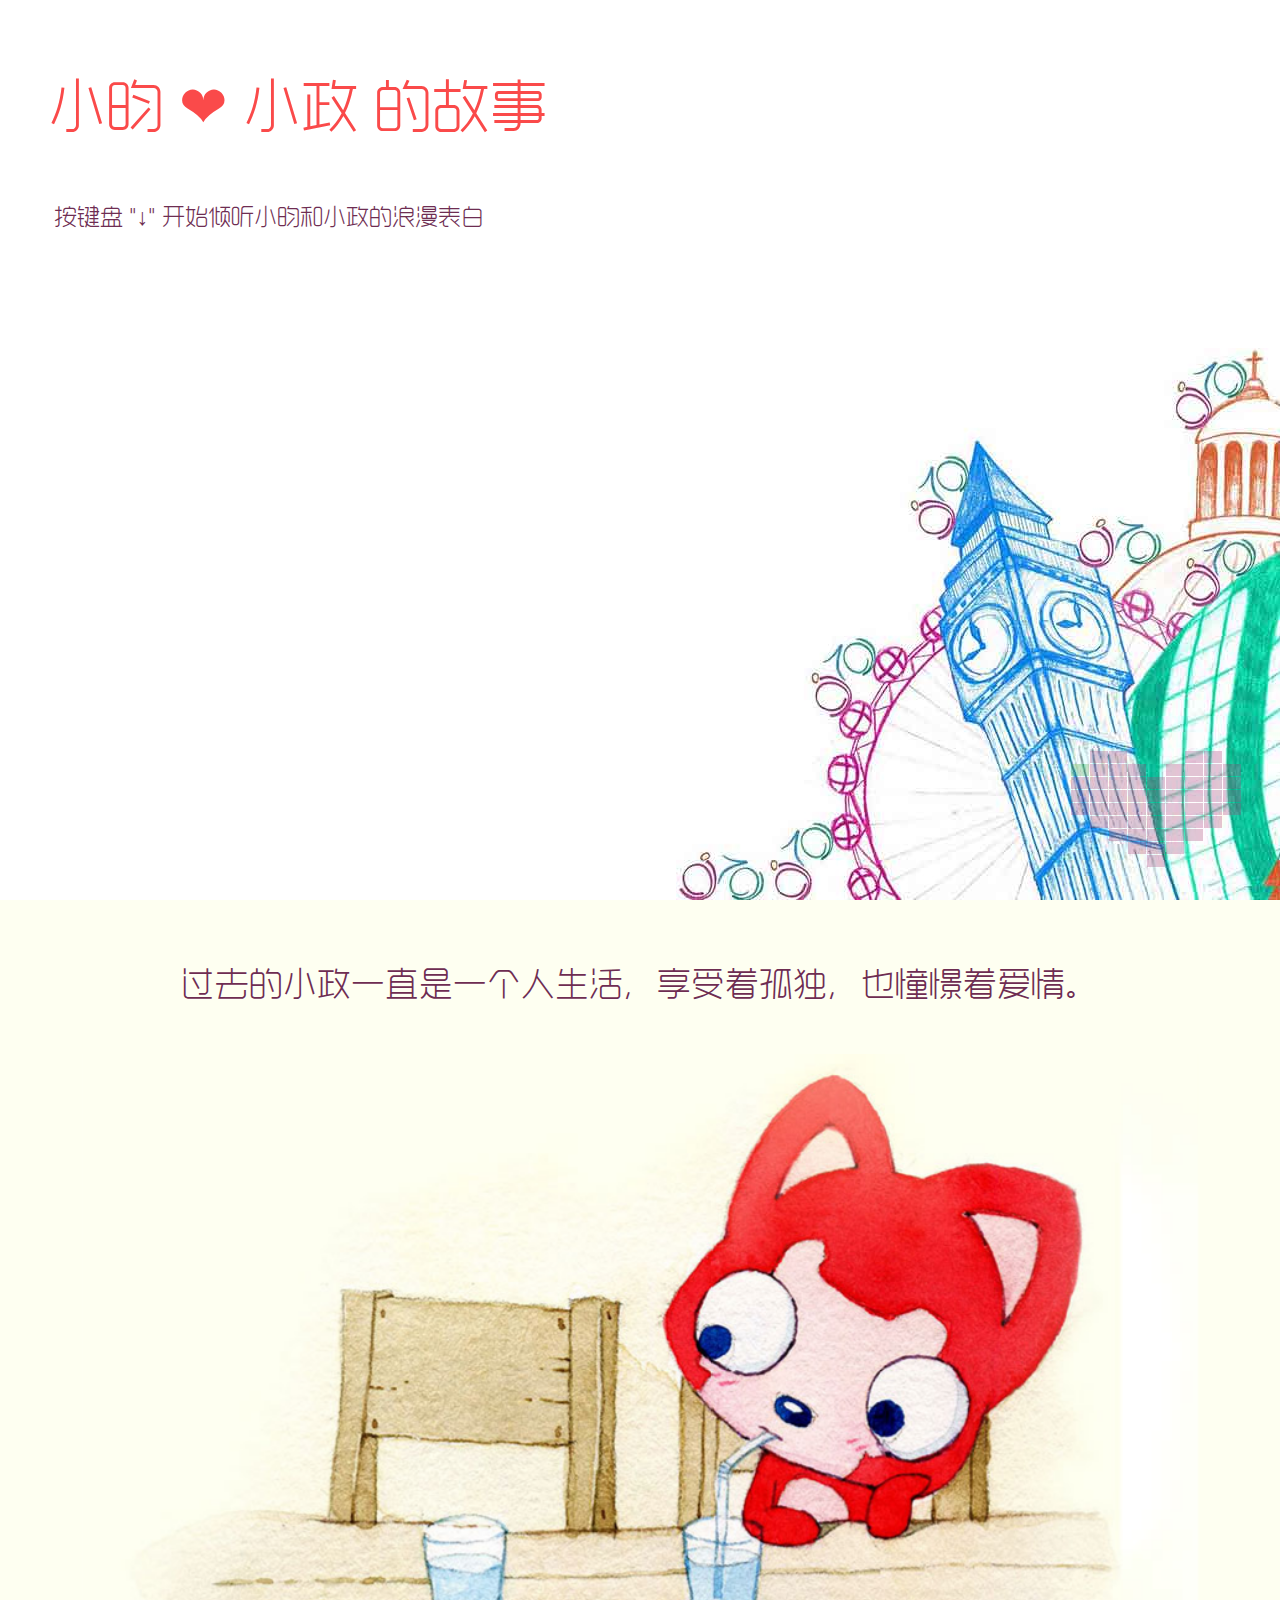
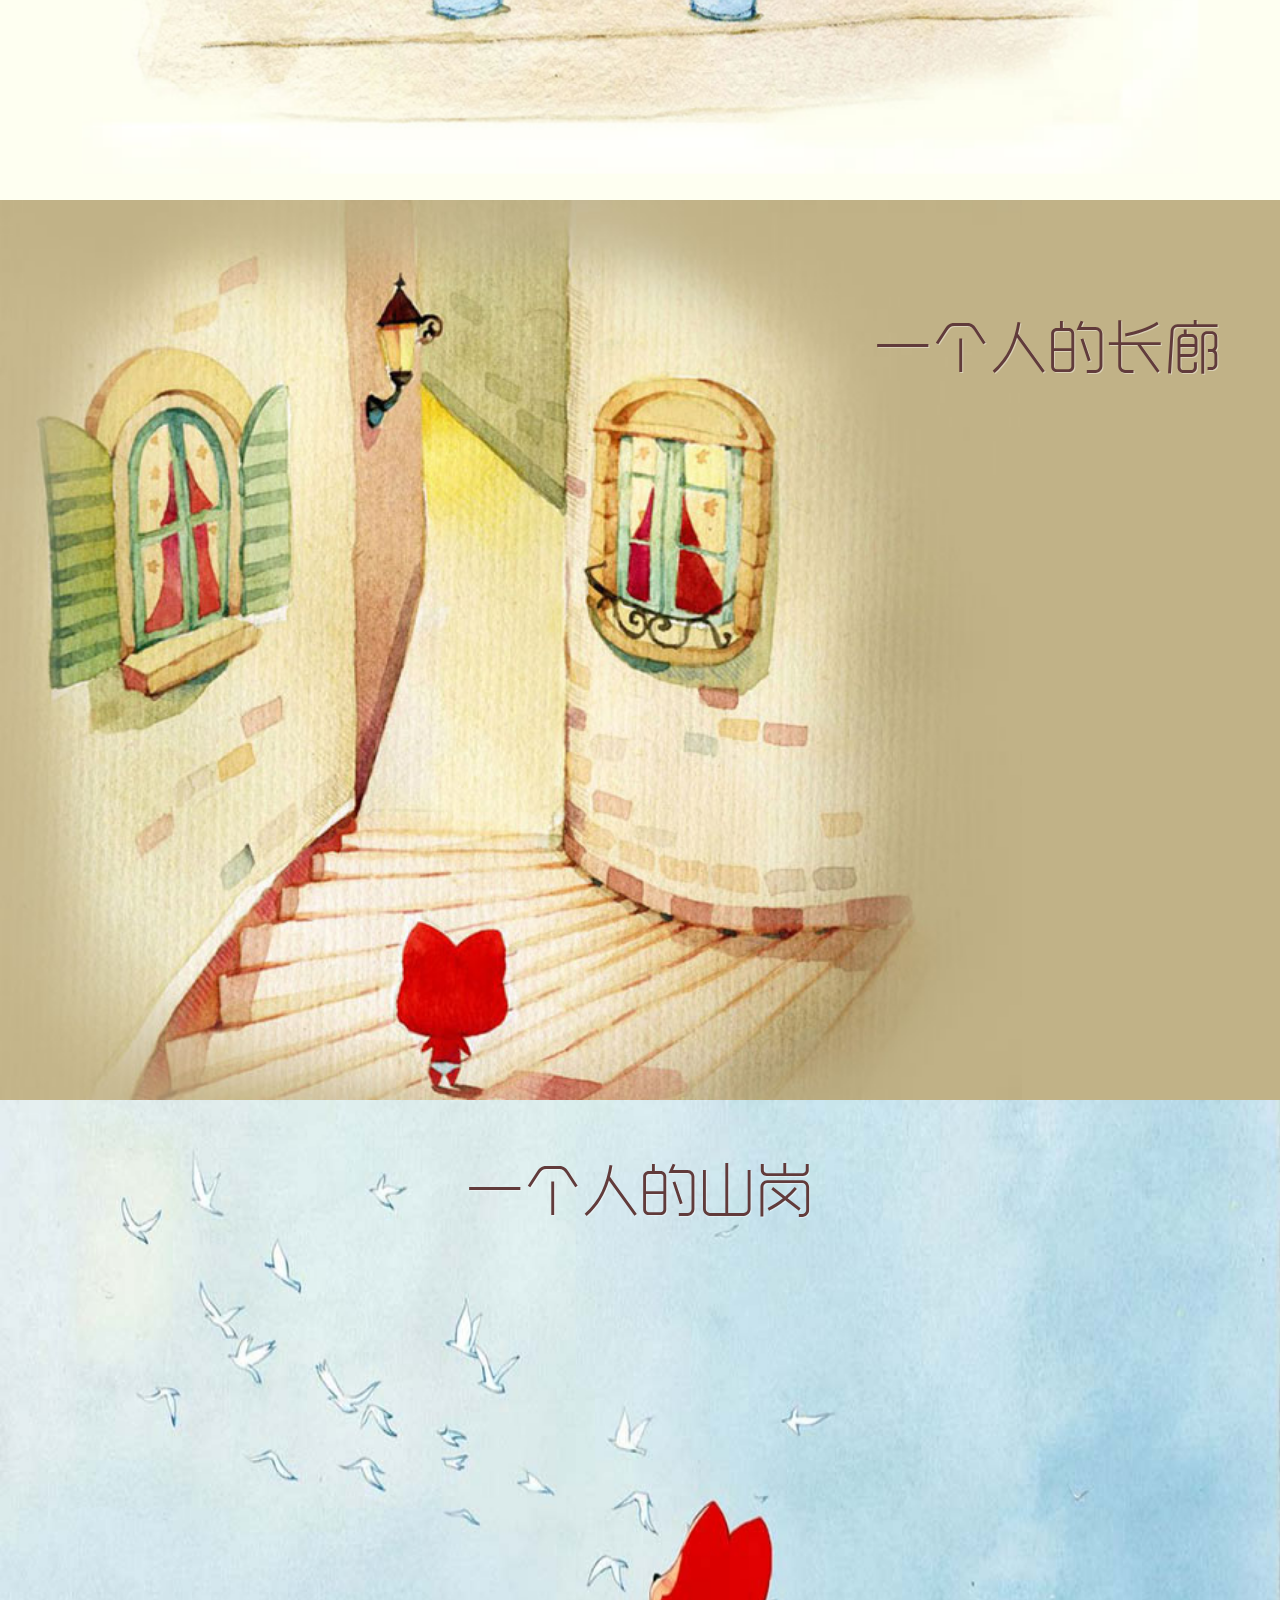
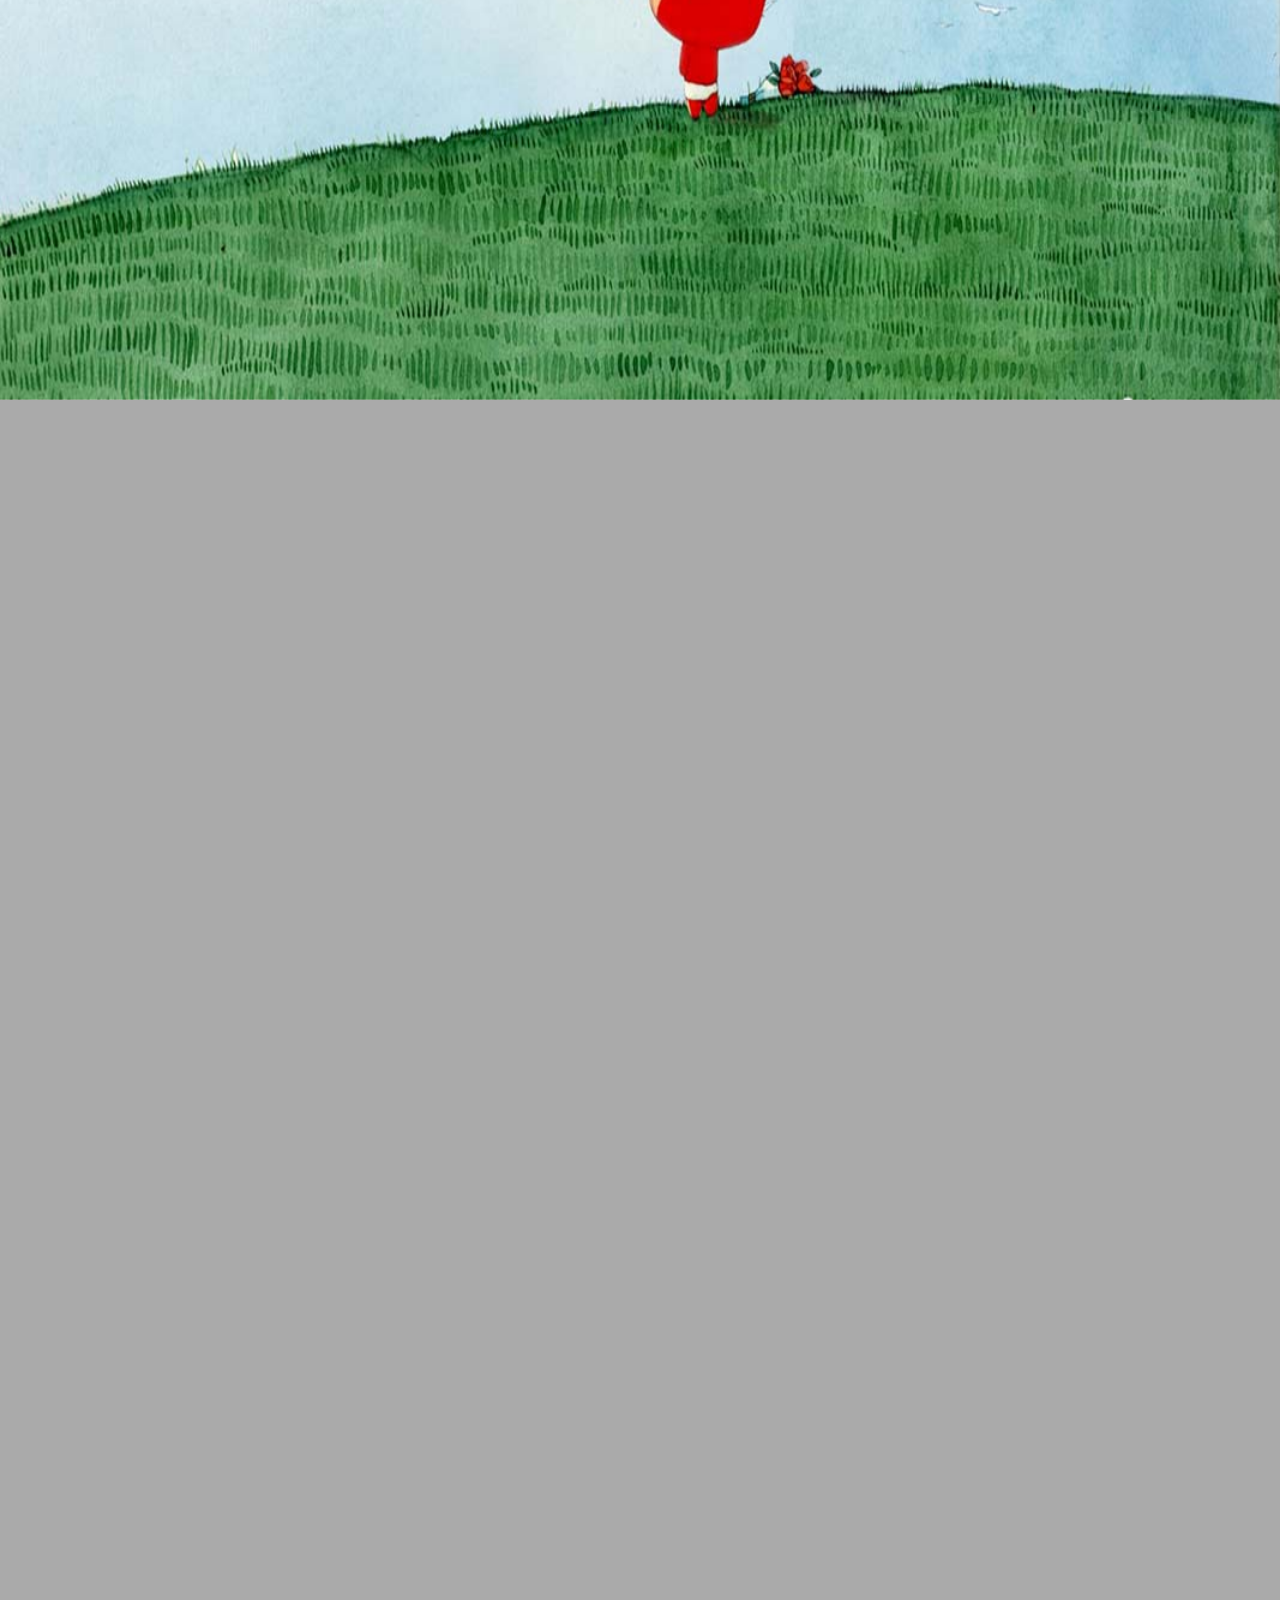
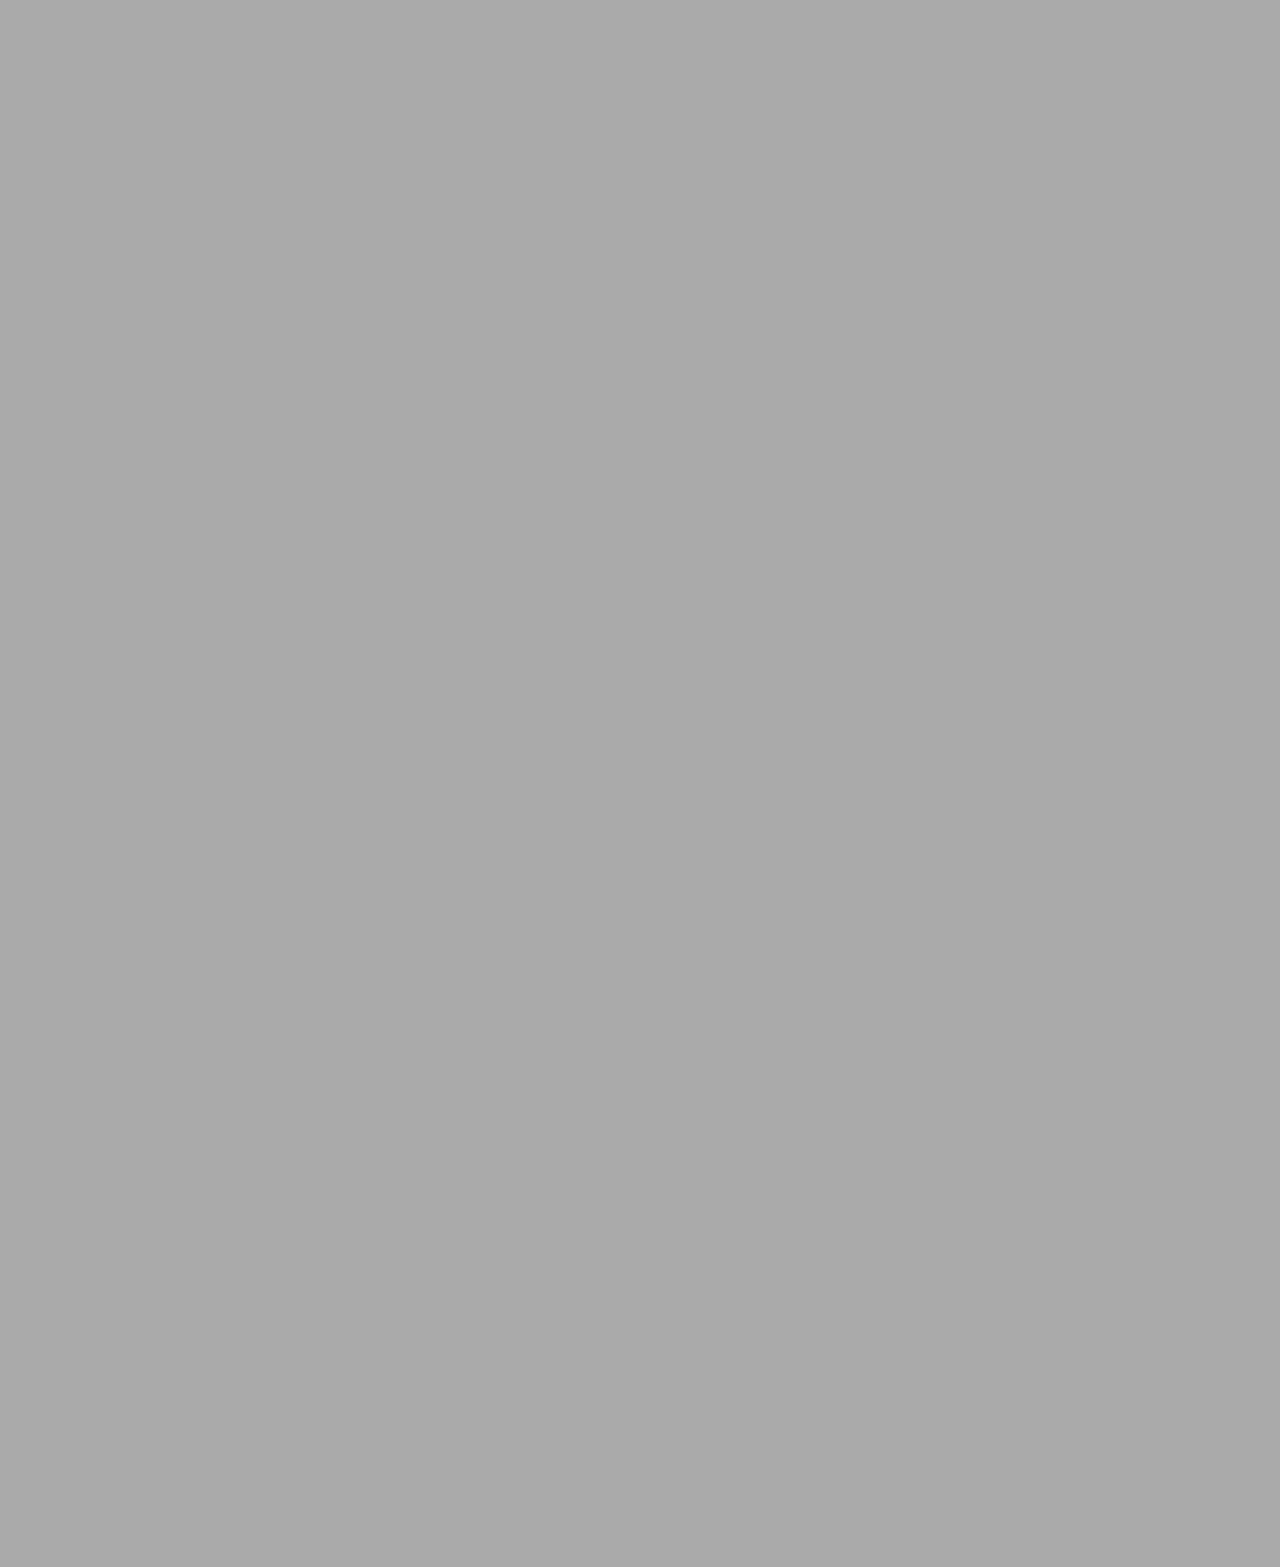
==== 恋爱宣言/image.html @ f136095a "0.12" ====
<html><!DOCTYPE HTML>
<!--[if IE 6]>
<html id="ie6" class="ie ie6 lt-ie9">
<![endif]-->
<!--[if IE 7]>
<html id="ie7" class="ie ie7 lt-ie9">
<![endif]-->
<!--[if IE 8]>
<html id="ie8" class="ie ie8 lt-ie9">
<![endif]-->
<!--[if gte IE 9]>
<html class="ie ie9">
<![endif]-->
<!--[if !(IE)]><!-->
<html>
<!--<![endif]-->
<head>
	<meta http-equiv='Pragma' content='no-cache' />
	<meta charset="UTF-8">
	<meta name="viewport" content="width=device-width, minimum-scale=1.0, maximum-scale=1.0, user-scalable=no">
	<meta name="author" content="小昀昀❤小政政">
	<meta name="description" content="小昀昀❤小政政">
	<title>小昀昀❤小政政</title>
	<link rel="stylesheet" href="all.min.css" >
</head>
<body>
	<div class="flowtime">
		<div class="ft-section section-1" data-id="section-1">
			<div id="/section-1/page-1" class="ft-page page-1" data-id="page-1">
				<p class="text1"><span id="text-75" contenteditable="true">小昀</span> ❤ <span id="text-76" contenteditable="true">小政</span> <span id="text-77" contenteditable="true">的故事</span></p>
				<p class="text2">按键盘 "↓" <span id="text-78" contenteditable="true">开始倾听小昀和小政的浪漫表白</span></p>
			</div>
			<div id="/section-1/page-2" class="ft-page page-2" data-id="page-2">
				<p class="top-text" id="text-1" contenteditable="true">过去的小政一直是一个人生活，享受着孤独，也憧憬着爱情。</p>
				<img src="img/iali63.jpg" tppabs="img/iali63.jpg"  alt="过去的小政一直是一个人生活，享受着孤独，也憧憬着爱情。" />
			</div>
			<div id="/section-1/page-3" class="ft-page page-3 left-img" data-id="page-3">
				<h2 class="text" id="text-2" contenteditable="true">一个人的长廊</h2>
				<img src="img/iali35.jpg" tppabs="img/iali35.jpg"  alt="一个人的长廊"/>
			</div>
			<div id="/section-1/page-4" class="ft-page page-4 full-img" data-id="page-4">
				<h2 class="center-text" id="text-3" contenteditable="true">一个人的山岗</h2>
				<img src="img/iali6.jpg" tppabs="img/iali6.jpg"  alt="一个人的山岗" />
			</div>
		</div>
		<div class="ft-section section-2" data-id="section-2">
			<div id="/section-2/page-1" class="ft-page page-5 full-img" data-id="page-1">
				<h2 class="center-text" id="text-4" contenteditable="true">一个人的地铁</h2>
				<img src="img/iali19.jpg" tppabs="img/iali19.jpg"  alt="一个人的地铁" />
			</div>
			<div id="/section-2/page-2" class="ft-page page-6" data-id="page-2">
				<h2 class="center-text" id="text-5" contenteditable="true">一个人的游乐场</h2>
				<img src="img/iali29.jpg" tppabs="img/iali29.jpg" alt="一个人的游乐场"/>
			</div>
			<div id="/section-2/page-3" class="ft-page page-7" data-id="page-3">
				<h3 id="text-6" contenteditable="true">但他依然乐观，微笑着，等待着</h3>
				<img src="img/iali60.jpg" tppabs="img/iali60.jpg"  alt="但他依然乐观，微笑着，等待着"/>
			</div>
			<div id="/section-2/page-4" class="ft-page page-8 full-img" data-id="page-4">
				<h3 id="text-7" contenteditable="true">生活难免有风风雨雨</h3>
				<img src="img/iali51.jpg" tppabs="img/iali51.jpg" alt="生活难免有风风雨雨" />
			</div>
			<div id="/section-2/page-5" class="ft-page page-9" data-id="page-5">
				<h3 id="text-8" contenteditable="true">他总是能够轻松的应对</h3>
				<img src="img/iali5.jpg" tppabs="img/iali5.jpg" />
			</div>
			<div id="/section-2/page-6" class="ft-page page-10" data-id="page-6">
				<h3 id="text-9" contenteditable="true">并且面带阳光、自信的笑容</h3>
				<img src="img/iali22.jpg" tppabs="img/iali22.jpg" />
			</div>
		</div>
		<div class="ft-section section-3" data-id="section-3">
			<div id="/section-3/page-1" class="ft-page page-11 full-img" data-id="page-1">
				<h3 id="text-10" contenteditable="true">生活也不会总是一帆风顺</h3>
				<img src="img/iali24.jpg" tppabs="img/iali24.jpg"  />
			</div>
			<div id="/section-3/page-2" class="ft-page page-12" data-id="page-2">
				<h3><span id="text-11" contenteditable="true">但他每次都能勇敢的面对</span><br /><span id="text-12" contenteditable="true">随时准备接受生活的挑战</span></h3>
				<img src="img/iali25.jpg" tppabs="img/iali25.jpg" />
			</div>
			<div id="/section-3/page-3" class="ft-page page-13" data-id="page-3">
				<img src="img/iali64.jpg" tppabs="img/iali64.jpg" alt='可是小明的爱情又在哪里呢？' />
				<h3 id="text-13" contenteditable="true">可是小政的爱情又在哪里呢？</h3>
			</div>
			<div id="/section-3/page-4" class="ft-page page-14 left-img" data-id="page-4">
				<h3 id="text-14" contenteditable="true">在镜子里面吗？他不敢相信</h3>
				<img src="img/iali46.jpg" tppabs="img/iali46.jpg" />
			</div>
			<div id="/section-3/page-5" class="ft-page page-15 left-img" data-id="page-5">
				<h3><span id="text-15" contenteditable="true">他去问大树，我的爱情在哪里？</span><br /><span id="text-16" contenteditable="true">大树告诉他，也许就在不远的地方</span></h3>
				<img src="img/iali45.jpg" tppabs="img/iali45.jpg" />
			</div>
			<div id="/section-3/page-6" class="ft-page page-16 left-img" data-id="page-6">
				<h3><span id="text-17" contenteditable="true">于是，小政一个人继续向前走</span><br /><span id="text-18" contenteditable="true">走在茫茫的雪地上</span></h3>
				<img src="img/iali66.jpg" tppabs="img/iali66.jpg" />
			</div>
			<div id="/section-3/page-7" class="ft-page page-17 top-text" data-id="page-7">
				<h3 id="text-19" contenteditable="true">直到有一天小政与小昀相遇了</h3>
				<img src="img/iali16.jpg" tppabs="img/iali16.jpg" />
			</div>
		</div>
		<div class="ft-section section-4" data-id="section-4">
			<div id="/section-4/page-1" class="ft-page page-18 full-img" data-id="page-1">
				<p class="text" id="text-20" contenteditable="true">小政喜欢小昀，非常非常的喜欢，因为小昀的出现，小政脸上有了更加灿烂的笑容</p>
				<img src="img/iali11.jpg" tppabs="img/iali11.jpg"  />
			</div>
			<div id="/section-4/page-2" class="ft-page page-19" data-id="page-2">
				<h3 id="text-21" contenteditable="true">可是小昀会喜欢小政吗？</h3>
				<img src="img/iali75.jpg" tppabs="img/iali75.jpg" />
			</div>
			<div id="/section-4/page-3" class="ft-page page-20" data-id="page-3">
				<img src="img/iali59.png" tppabs="img/iali59.png" />
				<h3 id="text-22" contenteditable="true">小政想。。。</h3>
				<img src="img/iali9.jpg" tppabs="img/iali9.jpg" />
			</div>
			<div id="/section-4/page-4" class="ft-page page-21" data-id="page-4">
				<h3 id="text-23" contenteditable="true">小政想和小昀在一起</h3>
				<img src="img/iali59.png" tppabs="img/iali59.png" />
			</div>
			<div id="/section-4/page-5" class="ft-page page-22 left-img" data-id="page-5">
				<h3 id="text-24" contenteditable="true">然后小政会经常去找小昀</h3>
				<img src="img/iali4.jpg" tppabs="img/iali4.jpg" />
			</div>
			<div id="/section-4/page-6" class="ft-page page-23 left-img" data-id="page-6">
				<h3 id="text-25" contenteditable="true">然后两个人一起出去玩</h3>
				<img src="img/iali44.jpg" tppabs="img/iali44.jpg" />
			</div>
			<div id="/section-4/page-7" class="ft-page page-24 full-img" data-id="page-7">	
				<h3 id="text-26" contenteditable="true">晚上小政会把小昀送回家</h3>
				<img src="img/iali32.jpg" tppabs="img/iali32.jpg" />
			</div>
		</div>
		<div class="ft-section section-5" data-id="section-5">
			<div id="/section-5/page-1" class="ft-page page-25 left-img" data-id="page-1">
				<h3><span id="text-27" contenteditable="true">直到很晚</span><br /><span id="text-28" contenteditable="true">小政再一个人回家</span></h3>
				<img src="img/iali37.jpg" tppabs="img/iali37.jpg" />
			</div>
			<div id="/section-5/page-2" class="ft-page page-26 top-text" data-id="page-2">
				<h3 id="text-29" contenteditable="true">然后高兴地进入梦乡，在梦中还会和小昀在一起</h3>
				<img src="img/iali10.gif" tppabs="img/iali10.gif" />
			</div>
			<div id="/section-5/page-3" class="ft-page page-27" data-id="page-3">
				<h3 id="text-30" contenteditable="true">小政想成为了小昀的逛街助手</h3>
				<img src="img/iali67.jpg" tppabs="img/iali67.jpg"  />
			</div>
			<div id="/section-5/page-4" class="ft-page page-28" data-id="page-4">
				<h3 id="text-31" contenteditable="true">然后，小政和小昀一起去很多地方玩</h3>
				<img src="img/iali40.jpg" tppabs="img/iali40.jpg" />
			</div>
			<div id="/section-5/page-5" class="ft-page page-29" data-id="page-5">
				<h3 id="text-32" contenteditable="true">小政也想和小昀一块成为一对吃货</h3>
				<img src="img/iali12.jpg" tppabs="img/iali12.jpg" />
			</div>
			<div id="/section-5/page-6" class="ft-page page-30" data-id="page-6">
				<h3 id="text-33" contenteditable="true">再然后，他们会搬到了一起</h3>
				<img src="img/iali76.gif" tppabs="img/iali76.gif" />
			</div>
			<div id="/section-5/page-7" class="ft-page page-31" data-id="page-7">
				<h3 id="text-34" contenteditable="true">再然后，小政会开始学习她的技能</h3>
				<img src="img/iali77.jpg" tppabs="img/iali77.jpg" />
			</div>
		</div>
		<div class="ft-section section-6" data-id="section-6">
			<div id="/section-6/page-1" class="ft-page page-32" data-id="page-1">
				<h3 id="text-35" contenteditable="true">煮饭</h3>
				<img src="img/iali62.jpg" tppabs="img/iali62.jpg"  />
			</div>
			<div id="/section-6/page-2" class="ft-page page-33 top-text" data-id="page-2">
				<h3 id="text-36" contenteditable="true">那时候，每天早上，他们吃着自己做的美食</h3>
				<img src="img/iali3.jpg" tppabs="img/iali3.jpg" />
			</div>
			<div id="/section-6/page-3" class="ft-page page-34 left-img" data-id="page-3">
				<h3 id="text-37" contenteditable="true">然后在同一个站台，高高兴兴的一起学习</h3>
			</div>
			<div id="/section-6/page-4" class="ft-page page-35" data-id="page-4">
				<h3><span id="text-38" contenteditable="true">小政会感觉自己好幸福。</span><br /><span id="text-39" contenteditable="true">因为自己有了家</span><br /><span id="text-40" contenteditable="true">那个有小昀在的地方</span></h3>
				<img src="img/iali8.gif" tppabs="img/iali8.gif" />
			</div>
			<div id="/section-6/page-5" class="ft-page page-36 full-img" data-id="page-5">
				<h3 id="text-41" contenteditable="true">他们可能偶尔也会吵架</h3>
				<img src="img/iali31.jpg" tppabs="img/iali31.jpg" />
			</div>
			<div id="/section-6/page-6" class="ft-page page-37 left-img" data-id="page-6">
				<h3 id="text-42" contenteditable="true">小政不想这样</h3>
				<img src="img/iali49.jpg" tppabs="img/iali49.jpg" />
			</div>
			<div id="/section-6/page-7" class="ft-page page-38 bottom-text" data-id="page-7">
				<img src="img/iali21.jpg" tppabs="img/iali21.jpg" />
				<h3 id="text-43" contenteditable="true">一定是我有什么做的不对，小政会这么想</h3>
			</div>
		</div>
		<div class="ft-section section-7" data-id="section-7">
			<div id="/section-7/page-1" class="ft-page page-39 left-img" data-id="page-1">
				<h3 id="text-44" contenteditable="true">如果没有小昀在身边，窗外就没有风景</h3>
				<img src="img/iali2.jpg" tppabs="img/iali2.jpg" />
			</div>
			<div id="/section-7/page-2" class="ft-page page-40" data-id="page-2">
				<h3 id="text-45" contenteditable="true">如果没有小昀在身后</h3>
				<img src="img/iali14.jpg" tppabs="img/iali14.jpg"  />
			</div>
			<div id="/section-7/page-3" class="ft-page page-41" data-id="page-3">
				<img src="img/iali30_1.jpg" tppabs="img/iali30_1.jpg" class='img1'/>
				<img src="img/iali30_2.jpg" tppabs="img/iali30_2.jpg" class='img2'/>
				<h3 id="text-46" contenteditable="true"> 小政又怎会飞的更高更远</h3>
			</div>
			<div id="/section-7/page-4" class="ft-page page-42" data-id="page-4">
				<h3><span id="text-47" contenteditable="true">小政不想这样。他要为小昀改变自己</span><br /><span id="text-48" contenteditable="true">小政不知道小昀喜欢什么，但他一定会满足她的一切。</span></h3>
				<img src="img/iali69.jpg" tppabs="img/iali69.jpg"  />
			</div>
			<div id="/section-7/page-5" class="ft-page page-43" data-id="page-5">
				<img src="img/iali42.jpg" tppabs="img/iali42.jpg" />
				<h3 id="text-49" contenteditable="true">我愿意一直陪伴着你</h3>
			</div>
			<div id="/section-7/page-6" class="ft-page page-44 left-img" data-id="page-6">
				<h3><span id="text-50" contenteditable="true">爱情就像花草一样</span><br /><span id="text-51" contenteditable="true">需要用包容来浇灌</span></h3>
				<img src="img/iali0.jpg" tppabs="img/iali0.jpg" />
			</div>
			<div id="/section-7/page-7" class="ft-page page-45 left-img" data-id="page-7">
				<h3><span id="text-52" contenteditable="true">直到一天，小政不想让自己后悔</span><br /><span id="text-53" contenteditable="true">小政开始准备一份惊喜</span></h3>
				<img src="img/iali18.jpg" tppabs="img/iali18.jpg" />
			</div>
		</div>
		<div class="ft-section section-8" data-id="section-8">
			<div id="/section-8/page-1" class="ft-page page-46" data-id="page-1">
				<img src="img/iali57.gif" tppabs="img/iali57.gif" />
				<h3>
					<span id="text-54" contenteditable="true">看着惊喜一点点准备好了</span>
					<span id="text-55" contenteditable="true">小政好开心</span>
					<span id="text-56" contenteditable="true">因为他想象着小昀看到时</span>
					<span id="text-57" contenteditable="true">开心的样子</span>
				</h3>
			</div>
			<div id="/section-8/page-2" class="ft-page page-47 top-text" data-id="page-2">
				<img src="img/iali58.jpg" tppabs="img/iali58.jpg" />
				<h3>
					<span id="text-58" contenteditable="true">想想未来他们或许</span>
                    <span id="text-59" contenteditable="true">会有一辈子</span>
					<span id="text-59" contenteditable="true">小政好开心</span>
					<span id="text-60" contenteditable="true">或许他可以和小昀一起</span>
					<span id="text-61" contenteditable="true">去全世界好多地方玩</span></h3>
				
			</div>
			<div id="/section-8/page-3" class="ft-page page-48 left-img" data-id="page-3">
				<p><span id="text-62" contenteditable="true">小政也会继续努力</span><br /><span id="text-63" contenteditable="true">为了他和小昀的梦之城堡</span></p>
				<img src="img/iali65.jpg" tppabs="img/iali65.jpg"  />
			</div>
			<div id="/section-8/page-4" class="ft-page page-49 full-img" data-id="page-4">
			<img src="img/iali71.jpg" tppabs="img/iali71.jpg" />
				<p class="text">
					<span class='text' id="text-64" contenteditable="true">小政很幸福，因为他遇到了小昀。他相信后面的每天都会是快乐的</span><br />
					<span class='text' id="text-65" contenteditable="true">简简单单，体会与小昀在一起的每一个刻</span>
				</p>
			</div>
			<div id="/section-8/page-5" class="ft-page page-50" data-id="page-5">
				<p class='text' id="text-66" contenteditable="true">小政想和小昀一起过幸福的生活</p>
				<img src="img/iali50_1.jpg" tppabs="img/iali50_1.jpg" class='img1' />
				<img src="img/iali50_2.jpg" tppabs="img/iali50_2.jpg" class='img2' />
			</div>
			<div id="/section-8/page-6" class="ft-page page-51" data-id="page-6">
				<p>
					<span id="text-67" contenteditable="true">永远有多远？</span><br />
					<span id="text-68" contenteditable="true">比时间多一秒就是永远，我会永远爱你</span><br />
					<span id="text-69" contenteditable="true">世界有多大？</span><br />
					<span id="text-70" contenteditable="true">你走到哪里，世界就有多大</span>
					</p>
			</div>
		</div>
		<div class="ft-section section-9" data-id="section-9">
			<div id="/section-9/page-1" class="ft-page page-52 full-img" data-id="page-1">
				<h3 id="text-71" contenteditable="true">如果之后你注定是我女朋友，你何不提早行使你的权利</h3>
				<img src="img/iali20.jpg" tppabs="img/iali20.jpg"  />
			</div>
			<div id="/section-9/page-2" class="ft-page page-53" data-id="page-2">
				<img src="img/iali68.jpg" tppabs="img/iali68.jpg" alt='happy birthday' />
				<h3 id="text-72" contenteditable="true">一直在一起</h3>
			</div>
			<div id="/section-9/page-3" class="ft-page page-54 center-img" data-id="page-3" >
				<div class="center-img">I love you</div>
			</div>
			<div id="/section-9/page-4" class="ft-page page-55 right-img" data-id="page-4">
				<img src="img/14915.jpg" tppabs="img/14915.jpg" />
				<p class="text">
					<span id="text-73" contenteditable="true">我相信，小政和小昀的故事会一直继续下去。</span><br />
					<span id="text-74" contenteditable="true">无论精彩、平淡都会是他们喜欢的。</span><br />
                    <span id="text-74" contenteditable="true">小昀昀❤小政政</span><br />
					<br />
					<br />
					<span> -- 按“Esc"键有惊喜</span>
				</p>				
			</div>
		</div>
	</div>
	<div class="nojavascript">您的浏览器禁用了javascript，无法正常浏览本页面</div>
	

	<audio id="bgmMusic" src="lovebgm.mp3" autoplay="autoplay" loop preload="auto" type="audio/mp3"></audio>

	
	<script src="jquery.min.js" tppabs="http://libs.baidu.com/jquery/1.8.3/jquery.min.js"></script>
	<script src="all.min.js" ></script>
	<script src="love.min.js" ></script>
	<!-- <div class="mPower"><span id="on" title="点击暂停" style=""></span><span id="off" title="点击播放"  style=""></span></div> -->

	
</body>
</html>
---- 恋爱宣言/all.min.css ----
html,body,div,span,applet,object,iframe,h1,h2,h3,h4,h5,h6,p,blockquote,pre,a,abbr,acronym,address,big,cite,code,del,dfn,em,img,ins,kbd,q,s,samp,small,strike,strong,sub,sup,tt,var,b,u,i,center,dl,dt,dd,ol,ul,li,fieldset,form,label,legend,table,caption,tbody,tfoot,thead,tr,th,td,article,aside,canvas,details,embed,figure,figcaption,footer,header,hgroup,menu,nav,output,ruby,section,summary,time,mark,audio,video {
	margin:0;
	padding:0;
	border:0;
	font-size:100%;
	font:inherit;
	vertical-align:baseline
}
article,aside,details,figcaption,figure,footer,header,hgroup,menu,nav,section {
	display:block
}
body {
	line-height:1
}
strong,b {
	font-weight:bold
}
ol,ul {
	list-style:none
}
blockquote,q {
	quotes:none
}
blockquote:before,blockquote:after,q:before,q:after {
	content:'';
	content:none
}
table {
	border-collapse:collapse;
	border-spacing:0
}
html,body {
	width:100%;
	height:100%;
	-webkit-text-size-adjust:none
}
body {
	white-space:nowrap
}
.nojavascript {
	position:fixed;
	top:0;
	width:100%;
	text-align:center;
	font-size:3em;
}
.flowtime {
	font-size:0;
	width:100%;
	height:100%;
	-o-transform-origin:0 0;
	-ms-transform-origin:0 0;
	-moz-transform-origin:0 0;
	-webkit-transform-origin:0 0;
	transform-origin:0 0;
	-o-transform:translateZ(0);
	-ms-transform:translateZ(0);
	-moz-transform:translateZ(0);
	-webkit-transform:translateZ(0);
	transform:translateZ(0);
	-o-backface-visibility:hidden;
	-ms-backface-visibility:hidden;
	-moz-backface-visibility:hidden;
	-webkit-backface-visibility:hidden;
	backface-visibility:hidden;
	-o-transition:-o-transform .5s cubic-bezier(.77,.10,.22,1);
	-moz-transition:-moz-transform .5s cubic-bezier(.77,.10,.22,1);
	-webkit-transition:-webkit-transform .5s cubic-bezier(.77,.10,.22,1);
	transition:transform .5s cubic-bezier(.77,.10,.22,1)
}
.flowtime.no-transition {
	-o-transition:-o-transform 0s;
	-moz-transition:-moz-transform 0s;
	-webkit-transition:-webkit-transform 0s;
	transition:transform 0s
}
.ft-section {
	width:100%;
	height:100%;
	position:relative;
	-o-transform:translateZ(0);
	-ms-transform:translateZ(0);
	-moz-transform:translateZ(0);
	-webkit-transform:translateZ(0);
	transform:translateZ(0)
}
.ft-section,.ft-section-thumb {
	font-size:16px;
	font-size:1rem;
	white-space:normal;
	display:inline-block;
	vertical-align:top
}
.ft-page {
	-moz-box-sizing:border-box;
	-webkit-box-sizing:border-box;
	box-sizing:border-box;
	width:100%;
	height:100%;
	position:relative;
	z-index:auto;
	-o-transform:translateZ(0);
	-ms-transform:translateZ(0);
	-moz-transform:translateZ(0);
	-webkit-transform:translateZ(0);
	transform:translateZ(0)
}
.ft-page.actual {
	z-index:100
}
.ft-overview .ft-page {
	cursor:pointer;
	-o-transition:all .5s cubic-bezier(.77,.10,.22,1);
	-moz-transition:all .5s cubic-bezier(.77,.10,.22,1);
	-webkit-transition:all .5s cubic-bezier(.77,.10,.22,1);
	transition:all .5s cubic-bezier(.77,.10,.22,1);
	-o-transform:scale(0.95);
	-ms-transform:scale(0.95);
	-moz-transform:scale(0.95);
	-webkit-transform:scale(0.95);
	transform:scale(0.95);
	-o-transform-origin:50% 50%;
	-ms-transform-origin:50% 50%;
	-moz-transform-origin:50% 50%;
	-webkit-transform-origin:50% 50%;
	transform-origin:50% 50%
}
.ft-overview .ft-page * {
	pointer-events:none
}
.ft-absolute-nav {
	overflow:hidden
}
.ft-absolute-nav .flowtime {
	position:absolute
}
.ft-fragment {
	opacity:0;
	-o-transition:all .3s cubic-bezier(.77,.10,.22,1);
	-moz-transition:all .3s cubic-bezier(.77,.10,.22,1);
	-webkit-transition:all .3s cubic-bezier(.77,.10,.22,1);
	transition:all .3s cubic-bezier(.77,.10,.22,1);
	-o-transform:translateZ(0);
	-ms-transform:translateZ(0);
	-moz-transform:translateZ(0);
	-webkit-transform:translateZ(0);
	transform:translateZ(0)
}
.ft-fragment.revealed.step {
	opacity:.3
}
.ft-fragment.revealed.shy {
	opacity:0
}
.ft-fragment.revealed,.ft-fragment.revealed-temp,.ft-fragment.revealed.actual {
	opacity:1
}
.ft-default-progress {
	position:fixed;
	bottom:16px;
	bottom:1rem;
	right:16px;
	right:1rem;
	z-index:1000;
	opacity:.3;
	-o-transition:all .5s cubic-bezier(.77,.10,.22,1);
	-moz-transition:all .5s cubic-bezier(.77,.10,.22,1);
	-webkit-transition:all .5s cubic-bezier(.77,.10,.22,1);
	transition:all .5s cubic-bezier(.77,.10,.22,1)
}
.ft-default-progress:hover {
	opacity:1
}
.ft-overview .ft-default-progress {
	opacity:0;
	pointer-events:none
}
.ft-page-thumb {
	-moz-box-sizing:border-box;
	-webkit-box-sizing:border-box;
	box-sizing:border-box;
	width:18px;
	height:12px;
	margin-right:1px;
	margin-bottom:1px;
	background-color:rgba(0,0,0,0.7);
	cursor:pointer;
	-o-transition:all .3s cubic-bezier(.77,.10,.22,1);
	-moz-transition:all .3s cubic-bezier(.77,.10,.22,1);
	-webkit-transition:all .3s cubic-bezier(.77,.10,.22,1);
	transition:all .3s cubic-bezier(.77,.10,.22,1)
}
.ft-page-thumb:hover {
	background-color:rgba(255,255,255,0.7)
}
.ft-page-thumb.actual {
	background-color:rgba(255,255,255,0.5);
	border:1px solid #fff
}
img {
	-o-transform:translate3d(0,0,0);
	-ms-transform:translate3d(0,0,0);
	-moz-transform:translate3d(0,0,0);
	-webkit-transform:translate3d(0,0,0);
	transform:translate3d(0,0,0);
	-o-backface-visibility:hidden;
	-ms-backface-visibility:hidden;
	-moz-backface-visibility:hidden;
	-webkit-backface-visibility:hidden;
	backface-visibility:hidden
}
.parallax {
	position:relative;
	-o-transition:all .5s cubic-bezier(.50,.10,.50,1);
	-moz-transition:all .5s cubic-bezier(.50,.10,.50,1);
	-webkit-transition:all .5s cubic-bezier(.50,.10,.50,1);
	transition:all .5s cubic-bezier(.50,.10,.50,1)
}
.ft-overview .parallax {
	-o-transform:translate3d(0,0,0)!important;
	-ms-transform:translate3d(0,0,0)!important;
	-moz-transform:translate3d(0,0,0)!important;
	-webkit-transform:translate3d(0,0,0)!important;
	transform:translate3d(0,0,0)!important
}
@font-face {
	font-family:'RuiHeiXiTi';
	src:url('fonts/RuiHeiXiTi.otf') format('truetype');
	font-weight:bold;
	font-style:normal
}
html {
	font-size:100%;
	line-height:1.5rem;
	background-color:#aaa;
	color:#6e2d52;
	text-shadow:1px 1px 0 rgba(255,255,255,0.4)
}
body,button {
	font-family:"RuiHeiXiTi",sans-serif
}
.navigation,.credits,.switches {
	display:none
}
.ft-page {
	padding:1em;
	background-color:#fed1ea;
	text-align:center
}
.flowtime h1,.flowtime h2,.flowtime h3,.flowtime h4,.flowtime h5,.flowtime h6,.flowtime p,.flowtime ul,.flowtime ol,.flowtime dl,.flowtime li,.flowtime dt,.flowtime dd {
	display:block;
	-o-transition:all .3s cubic-bezier(.77,.10,.22,1);
	-moz-transition:all .3s cubic-bezier(.77,.10,.22,1);
	-webkit-transition:all .3s cubic-bezier(.77,.10,.22,1);
	transition:all .3s cubic-bezier(.77,.10,.22,1)
}
.flowtime h1,.flowtime h2,.flowtime h3,.flowtime h4,.flowtime h5,.flowtime h6 {
	font-weight:bold;
	color:#613b3b;
	padding-top:1em
}
.flowtime h1 {
	font-size:4rem;
	line-height:4.3rem
}
.flowtime h2 {
	font-size:3rem;
	line-height:3.3rem
}
.flowtime h3 {
	font-size:2.5rem;
	line-height:3rem
}
.flowtime h4,.flowtime h5,.flowtime h6 {
	font-size:1.75rem;
	line-height:2rem
}
.flowtime p {
	font-size:1.75rem;
	line-height:2rem;
	margin:2rem 0
}
.flowtime ul,.flowtime ol,.flowtime dl {
	font-size:1.75rem;
	line-height:2rem;
	margin:2rem 0
}
.flowtime ul,.flowtime ol,.flowtime dl {
	margin:0 2rem
}
.flowtime li,.flowtime dd {
	line-height:1.75rem;
	margin-bottom:1rem;
	position:relative
}
.flowtime dt {
	position:relative
}
.flowtime ul li:before,.flowtime dl dt:before {
	content:"\2022";
	text-align:right;
	color:#fd0;
	margin-right:.5rem;
	display:inline-block;
	position:absolute;
	left:-1rem
}
.flowtime ol {
	counter-reset:list
}
.flowtime ol li:before {
	content:counter(list) ".";
	counter-increment:list;
	font-size:.75em;
	color:#fd0;
	margin-right:.5rem;
	display:inline-block;
	position:relative;
	top:-0.075em
}
.flowtime dl dd {
	font-size:.8em;
	margin-left:1rem
}
.flowtime small {
	font-size:.6em;
	vertical-align:middle
}
.flowtime pre,.flowtime code {
	font-family:monospace;
	margin:1rem 0
}
.flowtime strong {
	font-weight:bold;
	color:#fd0;
	text-shadow:1px 2px 0 #000,1px -1px 0 rgba(0,0,0,0.3),-1px -1px 0 rgba(0,0,0,0.3),-1px 1px 0 rgba(0,0,0,0.3)
}
.flowtime q {
	quotes:"“" "”"
}
.flowtime q:before {
	content:open-quote
}
.flowtime q:after {
	content:close-quote
}
.flowtime blockquote {
	font-size:1.5rem;
	margin:1.5rem 2rem;
	padding:1rem;
	background-color:rgba(0,0,0,0.3);
	border-left:.5rem solid rgba(255,255,255,0.5);
	border-radius:.5rem
}
.flowtime q,.flowtime cite,.flowtime blockquote {
	font-style:italic
}
.flowtime .small {
	font-size:.6em
}
.flowtime .attention {
	color:red;
	text-shadow:1px 2px 0 #000,1px -1px 0 rgba(0,0,0,0.3),-1px -1px 0 rgba(0,0,0,0.3),-1px 1px 0 rgba(0,0,0,0.3)
}
.flowtime sup {
	font-size:.7em;
	position:relative;
	top:-0.5em
}
.flowtime a,.flowtime a:link,.flowtime a:visited,.flowtime a:active,.flowtime a:focus {
	color:#666;
	text-decoration:none
}
.flowtime a:hover {
	color:#666;
	text-decoration:underline
}
.flowtime a:hover img,.flowtime a:active img,.flowtime a:focus img {
	-webkit-box-shadow:1px 2px 10px 5px rgba(0,0,0,0.5);
	box-shadow:1px 2px 10px 5px rgba(0,0,0,0.5)
}
.flowtime .stack {
	width:100%;
	height:100%;
	margin:1rem 0;
	position:relative
}
.flowtime .stacked {
	width:100%;
	position:absolute;
	top:0;
	left:0
}
.flowtime img {
	max-width:100%;
	max-height:100%;
	display:block;
	margin:0 auto
}
.flowtime .stack-center {
	text-align:center;
	white-space:nowrap;
	position:absolute;
	top:2rem;
	right:2rem;
	bottom:2rem;
	left:2rem
}
.flowtime .stack-center:before {
	content:"";
	height:100%;
	display:inline-block;
	vertical-align:middle
}
.flowtime .stack-center .stacked-center {
	white-space:normal;
	max-width:100%;
	max-height:100%;
	display:inline-block;
	vertical-align:middle
}
@media screen and (min-height:41em) and (min-width:80em) {
	html {
	font-size:120%
}
}@media screen and (min-height:50em) and (min-width:90em) {
	html {
	font-size:140%
}
}@media screen and (max-device-height:578px) {
	html {
	font-size:50%
}
}.parallax-demo {
	overflow:hidden
}
.parallax-demo .kingmix {
	position:absolute;
	left:20%;
	bottom:-10%;
	z-index:50
}
.parallax-demo .sax {
	position:absolute;
	left:6%;
	bottom:-18%;
	z-index:40
}
.parallax-demo .tone {
	position:absolute;
	left:49%;
	bottom:-32%;
	z-index:30
}
.ft-overview .section-1 {
	margin-top:0
}
.ft-overview .section-2 {
	margin-top:-40%
}
.ft-overview .section-3 {
	margin-top:-40%
}
.ft-overview .section-4 {
	margin-top:0
}
.ft-overview .section-5 {
	margin-top:60%
}
.ft-overview .section-6 {
	margin-top:0
}
.ft-overview .section-7 {
	margin-top:-40%
}
.ft-overview .section-8 {
	margin-top:-40%
}
.ft-overview .section-9 {
	margin-top:0
}
.ft-page-thumb {
	background-color:#a54479
}
.ft-page-thumb.actual {
	background-color:#44a54a;
	border:0
}
.ft-default-progress {
	bottom:3rem;
	right:2rem
}
.thumb-section-0 {
	position:relative;
	top:13px
}
.thumb-section-3 {
	position:relative;
	top:13px
}
.thumb-section-4 {
	position:relative;
	top:26px
}
.thumb-section-5 {
	position:relative;
	top:13px
}
.thumb-section-8 {
	position:relative;
	top:13px
}
.thumb-section-8 {
	position:relative;
	top:13px
}
.left-img {
	padding:0;
	text-align:left
}
.left-img img {
	position:absolute;
	left:0;
	top:0;
	height:100%;
	z-index:1
}
.left-img p,.left-img h3,.left-img .text {
	position:absolute;
	top:1em;
	right:1em;
	z-index:2;
	text-align:right
}
.full-img {
	padding:0
}
.full-img img {
	width:100%;
	height:100%
}
.full-img h3,.full-img .text,.full-img .center-text {
	position:absolute;
	width:100%;
	text-align:center;
	z-index:2
}
.right-img {
	padding:0;
	text-align:left
}
.right-img img,.right-img .text {
	position:absolute
}
.right-img img {
	margin:0;
	height:100%;
	right:0;
	top:0;
	z-index:1
}
.right-img .text {
	left:0;
	top:0;
	z-index:2;
	padding:2em
}
.center-img {
	width:100%;
	height:100%;
	background-position:center center;
	background-repeat:no-repeat
}
.top-text {
	padding:0
}
.bottom-text h3 {
	height:10%;
	padding-bottom:10%
}
.bottom-text img {
	height:80%
}
.page-1 {
	background:#fff url(img/iali53.jpg) bottom right no-repeat;
	text-align:left
}
.page-1 p {
	font-size:1em
}
.page-1 img {
	margin:1em auto 0 1em
}
.page-1 .text1 {
	font-size:3em;
	color:#FA4A4A;
	line-height:2em;
	margin:0.5em 0 0 0.5em
}
.page-1 .text2 {
	font-size:1.2em;
	margin:1.5em 0 0 1.5em
}
.flowtime .page-1 a {
	color:#6e2626
}
.page-1 input {
	font-size:0.6em;
	padding:6px 8px;
	width:8rem;
	text-align:center;
	border:1px solid #ccc;
	vertical-align:6px;
}
.page-2 {
	background-color:#fefff1;
	padding:0;
	text-align:center
}
.page-2 p {
	height:10%;
	padding-top:5%;
	margin:0
}
.page-2 img {
	height:80%
}
.page-3 {
	background-color:#c1b287
}
.page-6 {
	background-color:#ecfafb;
	padding:0
}
.page-6 img {
	position:absolute;
	bottom:0;
	left:0;
	max-width:70%
}
.page-6 h3 {
	position:absolute;
	right:10%;
	top:45%;
	color:#bc195b
}
.page-7 {
	background-color:#e6fbec
}
.page-7 img {
	max-height:100%;
	margin:0 auto
}
.page-7 h3 {
	position:absolute;
	top:1em;
	left:50%;
	padding:0;
	margin-top:0;
	margin-left:-240px;
	z-index:1
}
.page-8 {
	background:#66cbff
}
.page-8 h3 {
	color:#eef;
	position:absolute;
	top:1em;
	left:50%;
	margin-left:-40%;
	padding:0;
	margin-top:0;
	width:10em;
	text-align:left
}
.page-8 h3 span {
	display:inline-block;
	width:1em;
	vertical-align:top
}
.page-9 {
	background-color:#c9f4fb
}
.page-9 img {
	margin-top:3em
}
.page-10 {
	background:url(img/iali22_bg.jpg)
}
.page-12 {
	background-color:#aff1ff;
	padding:0
}
.page-12 img {
	position:absolute;
	bottom:1em;
	left:1em;
	z-index:2;
	height:40%
}
.page-12 h3 {
	margin-left:1em;
	margin-right:1em
}
.page-13 {
	background-color:#feeff4;
	padding:0
}
.page-13 img {
	height:80%
}
.page-13 he {
	height:20%
}
.page-14 {
	background-color:#fbf7d1
}
.page-15 {
	background:#dcf2fa url(img/iali45_bg.jpg)
}
.page-16 {
	background-color:#7db6df
}
.page-17 {
	background-color:#e5f0f2
}
.page-19 {
	background-image:url(img/iali75_bg.jpg)
}
.page-19 h3 {
	margin-bottom:2em
}
.page-18 .text {
	margin-left:1em;
	margin-right:1em
}
.page-20 {
	background-color:#fcd0ca;
	padding:0
}
.page-20 img {
	position:absolute;
	bottom:0;
	left:4em
}
.page-21 {
	background:#fbf2a3 url(img/iali59_bg.jpg)
}
.page-22 {
	background-color:#f5d484
}
.page-23 {
	background-color:#fff
}
.page-25 {
	background-color:#fcc1b1
}
.page-26 {
	background-color:#fdeacf
}
.page-27 {
	background-color:#ffc8c5;
	padding:0
}
.page-27 h3 {
	position:absolute;
	z-index:2;
	width:100%;
	text-align:center
}
.page-28 {
	background:#b7e7f3 url(img/iali40_bg.jpg) bottom repeat-x;
	padding:0
}
.page-28 img {
	position:absolute;
	bottom:0;
	left:3em
}
.page-28 h3 {
	position:absolute;
	right:1em;
	bottom:360px;
	text-align:right;
	color:#127184
}
.page-29 {
	background:#0d85d1;
	padding:0
}
.page-29 h3 {
	position:absolute;
	z-index:2;
	width:100%;
	text-align:center;
	color:#eef
}
.page-30 {
	background:#fff url(img/iali76_bg.png) center bottom repeat-x;
	padding:0;
	padding:0
}
.page-30 img {
	position:absolute;
	bottom:0;
	left:0
}
.page-31 {
	background-color:#fbf5e9
}
.page-32 {
	background-color:#faf2e5
}
.page-33 {
	background-color:#fef0d5;
	padding:0
}
.page-33 h3 {
	font-size:1.8em;
	color:#a58545
}
.page-34 {
	background:#94c2e3 url(img/iali57.jpg) left bottom no-repeat
}
.page-34 h3 {
	color:#fff
}
.page-35 {
	background:#fff url(img/iali8_bg.png) left bottom repeat-x;
	padding:0
}
.page-35 img {
	position:absolute;
	bottom:0;
	left:0;
	z-index:1
}
.page-35 h3 {
	position:absolute;
	right:10%;
	top:5%;
	color:green;
	z-index:2;
	font-size:2em
}
.page-36 h3 {
	text-align:right;
	right:1.5em;
	color:#eee
}
.page-37 {
	background-color:#fff
}
.page-38 {
	background-color:#fff8f2
}
.page-39 {
	background:#e8ccc1 url(img/iali2_bg.jpg) repeat
}
.page-40 {
	background-color:#cde7f4
}
.page-40 img {
	position:absolute;
	bottom:1em;
	left:1em;
	z-index:1
}
.page-40 h3 {
	position:absolute;
	top:1em;
	right:1em;
	z-index:2
}
.page-41 {
	background-color:#5aaadc;
	padding:0
}
.page-41 .img2,.page-41 .img1 {
	position:absolute
}
.page-41 .img1 {
	left:1em;
	bottom:1em
}
.page-41 .img2 {
	right:1em;
	top:1em
}
.page-41 h3 {
	padding:0;
	position:absolute;
	top:35%;
	width:100%;
	text-align:center
}
.page-42 {
	background-color:#c1c567
}
.page-42 img {
	position:absolute;
	bottom:2em;
	left:1em
}
.page-42 h3 {
	font-size:2em
}
.page-43 {
	background-color:#6b79ad
}
.page-43 img {
	max-height:80%
}
.page-43 h2 {
	color:#fff
}
.page-44 {
	background-color:#f3e7ab
}
.page-45 {
	background-color:#b1dceb
}
.page-46 {
	background:#66cbff
}
.page-46 h3 {
	position:absolute;
	top:1em;
	left:50%;
	margin-left:-40%;
	padding:0;
	margin-top:0;
	width:10em;
	text-align:left
}
.page-46 h3 span {
	display:inline-block;
	width:1em;
	vertical-align:top
}
.page-47 {
	background-color:#fdcbca
}
.page-47 h3 {
	position:absolute;
	top:1em;
	left:50%;
	margin-left:-40%;
	padding:0;
	margin-top:0;
	width:10em;
	text-align:left
}
.page-47 h3 span {
	display:inline-block;
	width:1em;
	vertical-align:top
}
.page-48 {
	background-color:#e3e2e7
}
.page-49 {
	background-color:#fce6b6;
	text-align:left
}
.page-49 img {
	margin:0
}
.page-50 {
	background-color:#aae1f6;
	padding:0
}
.page-50 .img1 {
	position:absolute;
	right:0;
	top:0
}
.page-50 .img2 {
	position:absolute;
	left:1em;
	bottom:1em
}
.page-50 p {
	position:absolute;
	top:1em;
	left:1em;
	width:50%;
	margin:0;
	z-index:3;
	font-size:1.5em
}
.page-51 {
	background-image:url(img/iali52.jpg);
	background-size:cover;
	background-color:#fff;
	text-align:left
}
.page-52 {
	background-color:#fff2fb;
	padding:0
}
.page-52 h3 {
	margin:0;
	padding-top:.8em;
	font-size:1.6em;
	color:#4e0f3d
}
.page-53 {
	background-color:#febebe
}
.page-54 {
	background:#d3d2d0 url(img/319280_bg.jpg) repeat
}
.page-54 .center-img {
	background-image:url(img/319280.jpg);
	text-indent:-99999px
}
.page-54 h3 {
	line-height:1rem;
	padding-top:0.5em
}
.page-55 {
	background-color:#fff
}
.write-tip {
	position:fixed;
	display:block;
	color:#333;
	font-size:16px;
	bottom:0.2em;
	left:33%;
	padding:3px;
	z-index:999;
	background-color:#fff;
	border:1px solid #D3D3D3;
	border-radius:4px
}
.write-tip img {
	vertical-align:-2px;
	margin-left:5px;
	cursor:pointer
}
.write-tip button {
	color:#fff;
	font-size:15px;
	display:inline-block;
	background-color:#428bca;
	padding:6px 12px;
	margin-left:5px;
	vertical-align:1px;
	border:1px solid #357ebd;
	border-radius:4px;
	outline:none;
	cursor:pointer
}
.write-tip button:hover {
	background-color:#3276b1;
	border-color:#285e8e
}
.write-tip button:active {
	box-shadow:inset 0 3px 5px rgba(0,0,0,0.125)
}
.write-ok {
	position:fixed;
	top:0;
	left:0;
	width:100%;
	height:100%;
	z-index:999;
	background-color:#FCC7E2;
	background-attachment:fixed;
	display:none
}
.write-ok .write-box {
	position:relative;
	margin:15% auto;
	padding:20px;
	text-align:center;
	width:50%;
	height:45%;
	background:#fff;
	box-shadow:0px 0px 10px 0px #F7B5DC;
	border-radius:8px;
}
.write-box h2 {
	font-size:2em;
	line-height:2.5em;
	color:#5EAF6F;
	text-shadow:1px 1px 3px #D3D3D3;
}
.write-box p {
	line-height:2em;
	white-space:pre-wrap;
	word-wrap:break-word
}
.write-box p u,.write-box p a {
	color:#007ed9;
}
.write-box p u:hover,.write-box p a:hover {
	color:#EB56AF;
}
.write-box p span {
	display:inline-block;
	min-width:1em;
	line-height:1.3em;
	padding:0 2px;
	margin:0 2px;
	outline:1px solid #ccc
}
.write-box p i {
	position:relative;
	top:-1px;
	font-size:0.8em;
	color:#806D6D;
	padding:3px 4px;
	background:#F7F7F7;
	border:1px solid #E7E7E7;
	border-radius:6px;
	display:none;
}
.write-box p small {
	line-height:3em;
	font-size:90%;
	color:#999;
}
.write-box #back {
	color:#888;
	margin-right:5px
}
.write-box button {
	color:#fff;
	font-size:1.2em;
	display:inline-block;
	background-color:#428bca;
	padding:13px 14px;
	margin-top:1em;
	border:1px solid #357ebd;
	border-radius:4px;
	outline:none;
	cursor:pointer
}
.write-box button:hover {
	background-color:#3276b1;
	border-color:#285e8e
}
.write-tip button:active {
	box-shadow:inset 0 3px 5px rgba(0,0,0,0.125)
}
.write-share {
	background:#f1f1f1;
	text-align:center;
	display:inline-block;
	padding:13px 14px;
	margin-top:1em;
	border:1px solid #DADADA;
	border-radius:4px;
	display:none;
}
.disabled {
	pointer-events:none;
	cursor:not-allowed;
	opacity:.65;
	filter:alpha(opacity=65);
	box-shadow:none;
}
.mPower{position: fixed;bottom: 9rem;right: 6.2rem;z-index: 999;}#on, #off{width: 16px;height: 16px;display: inline-block;margin-bottom: -3px;filter: alpha(opacity=0.8);opacity: 0.8;cursor: pointer;}#on:hover, #off:hover{filter: alpha(opacity=4);opacity: 1}#on{background: url(img/music.png) left center no-repeat;}#off{background: url(img/mute.png) left center no-repeat;display: none;}
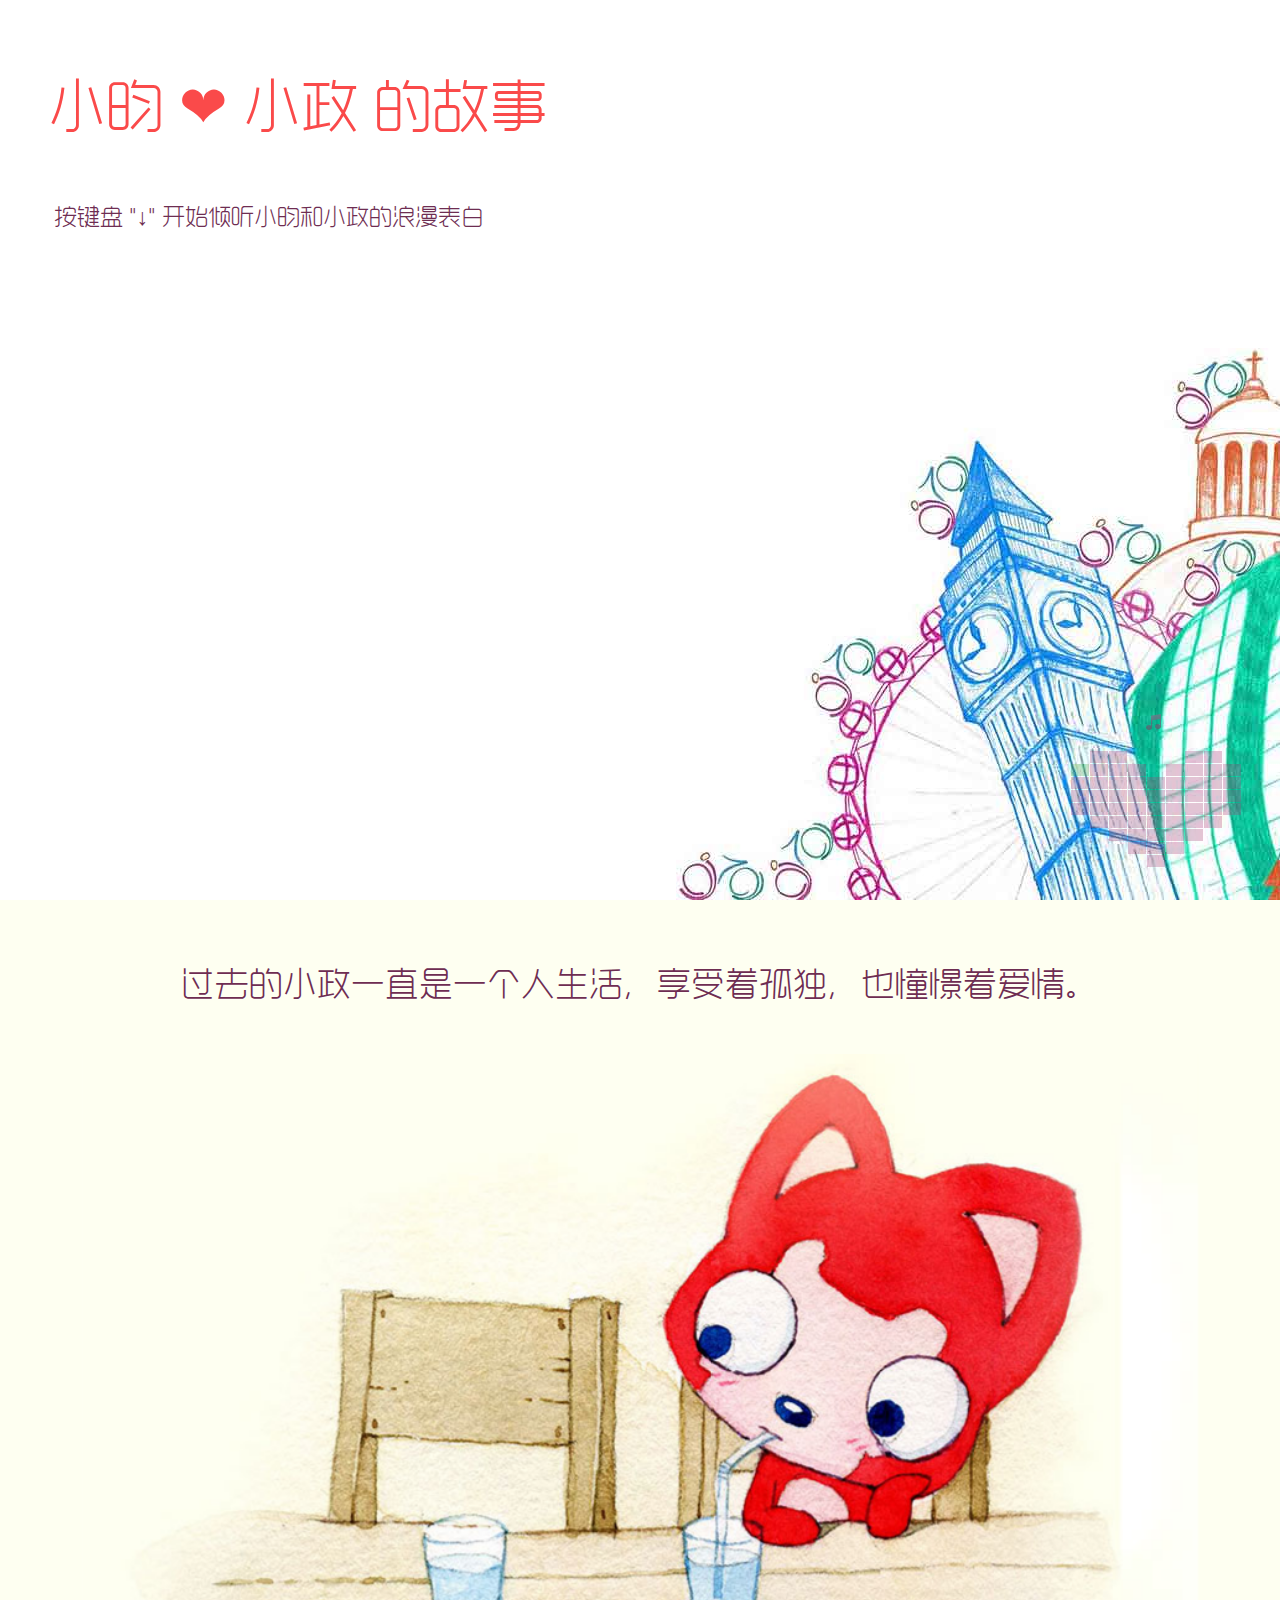
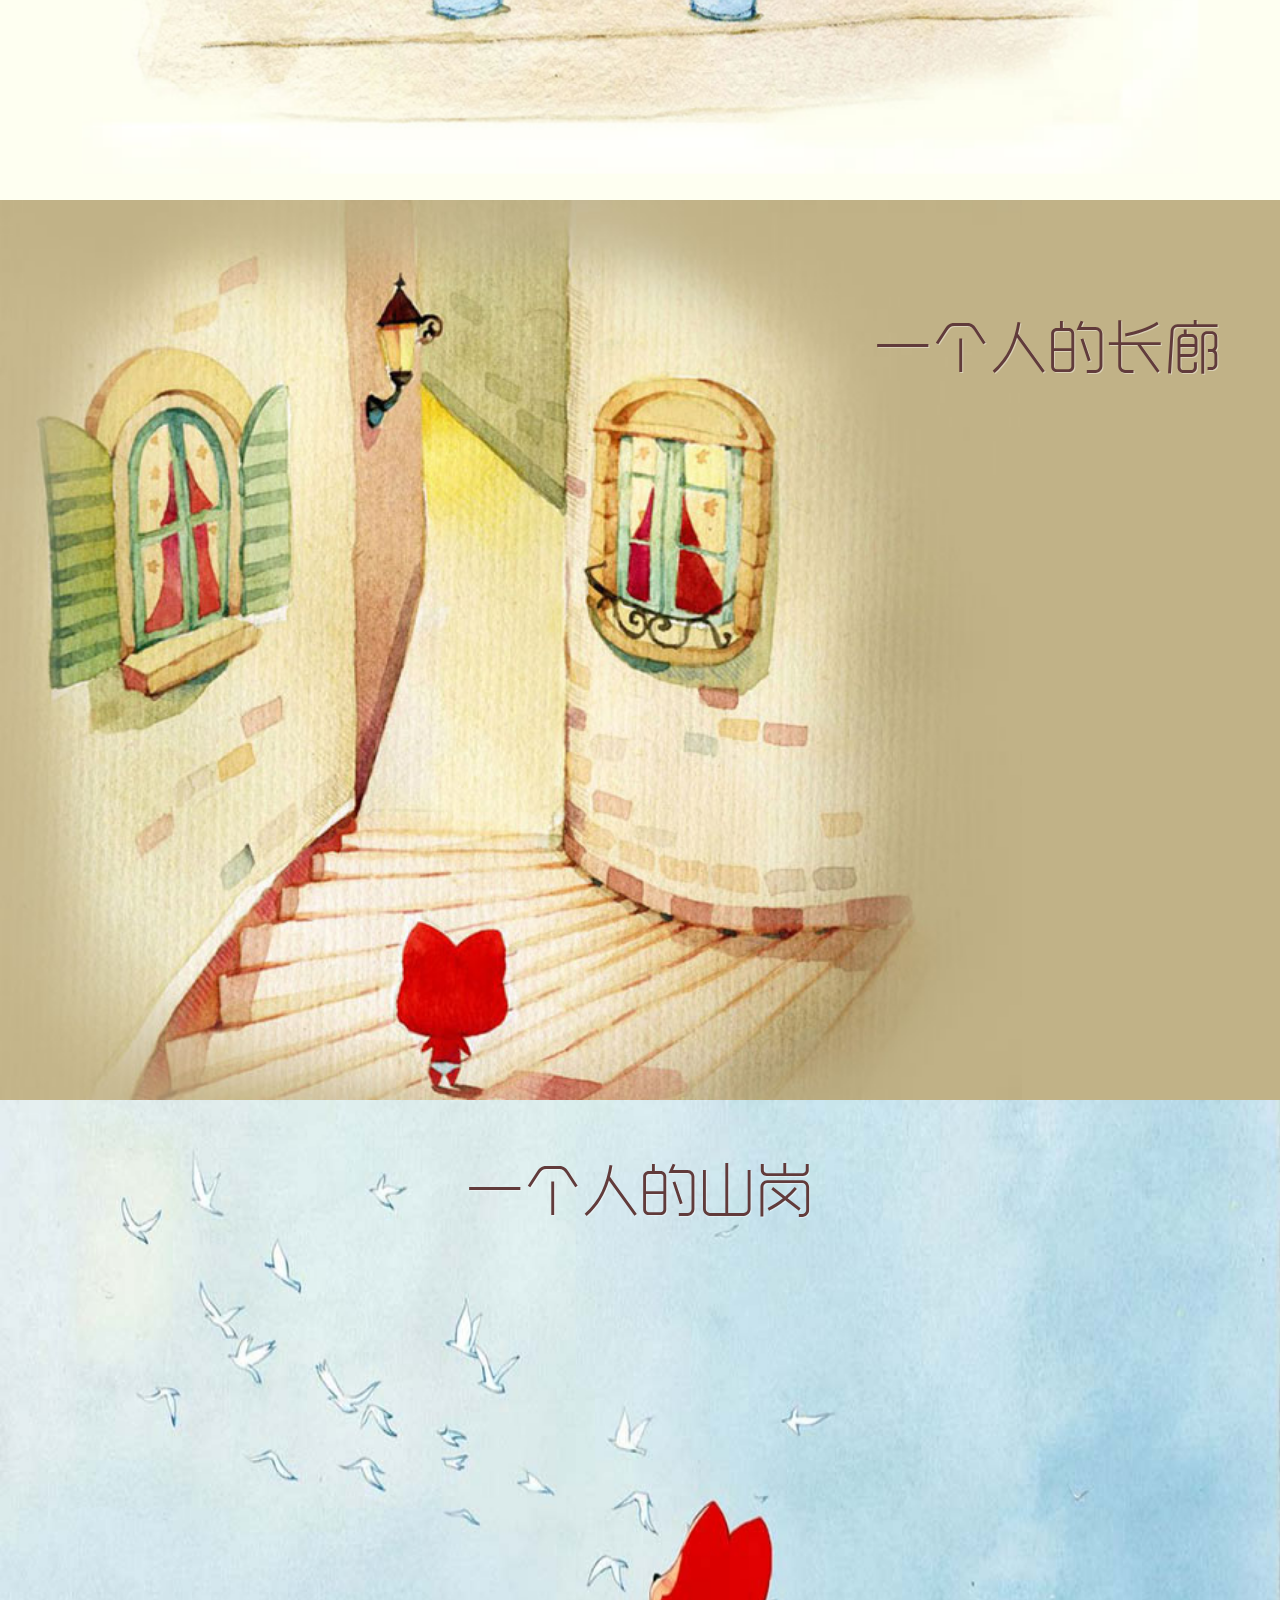
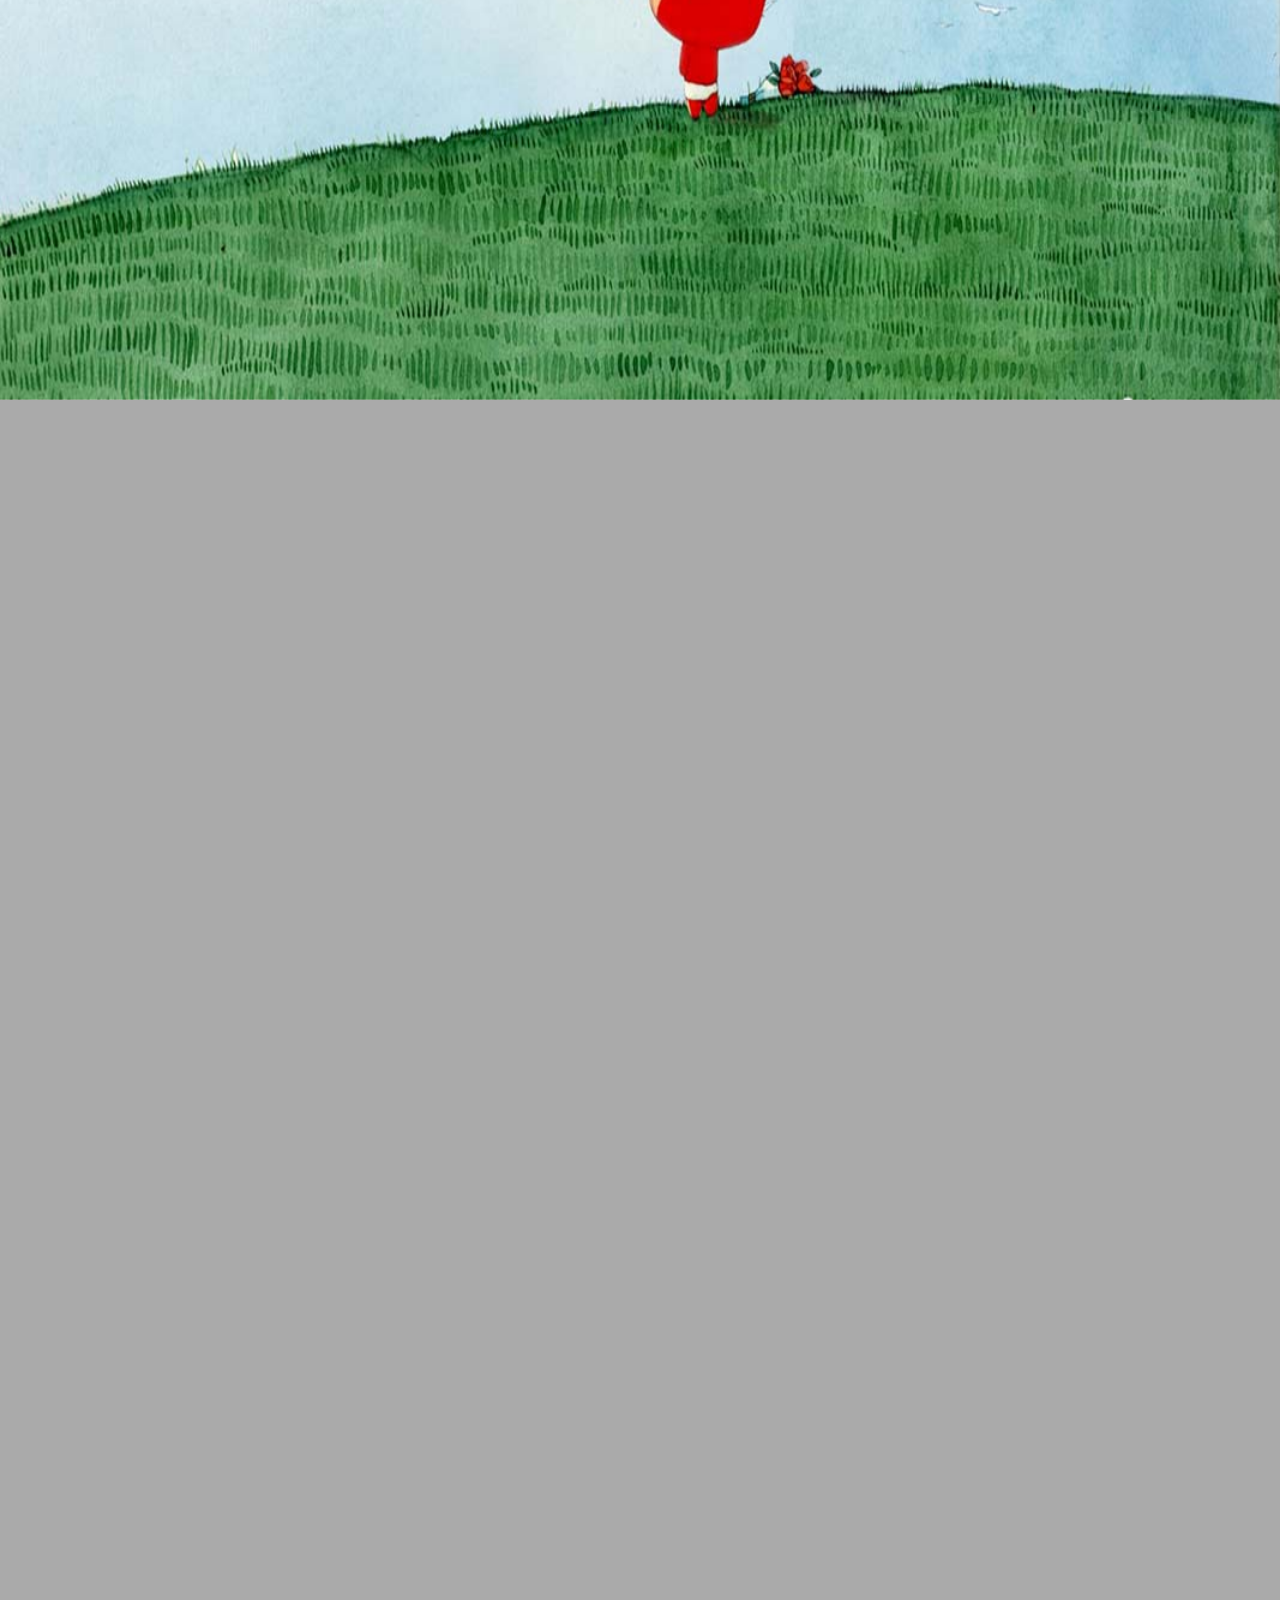
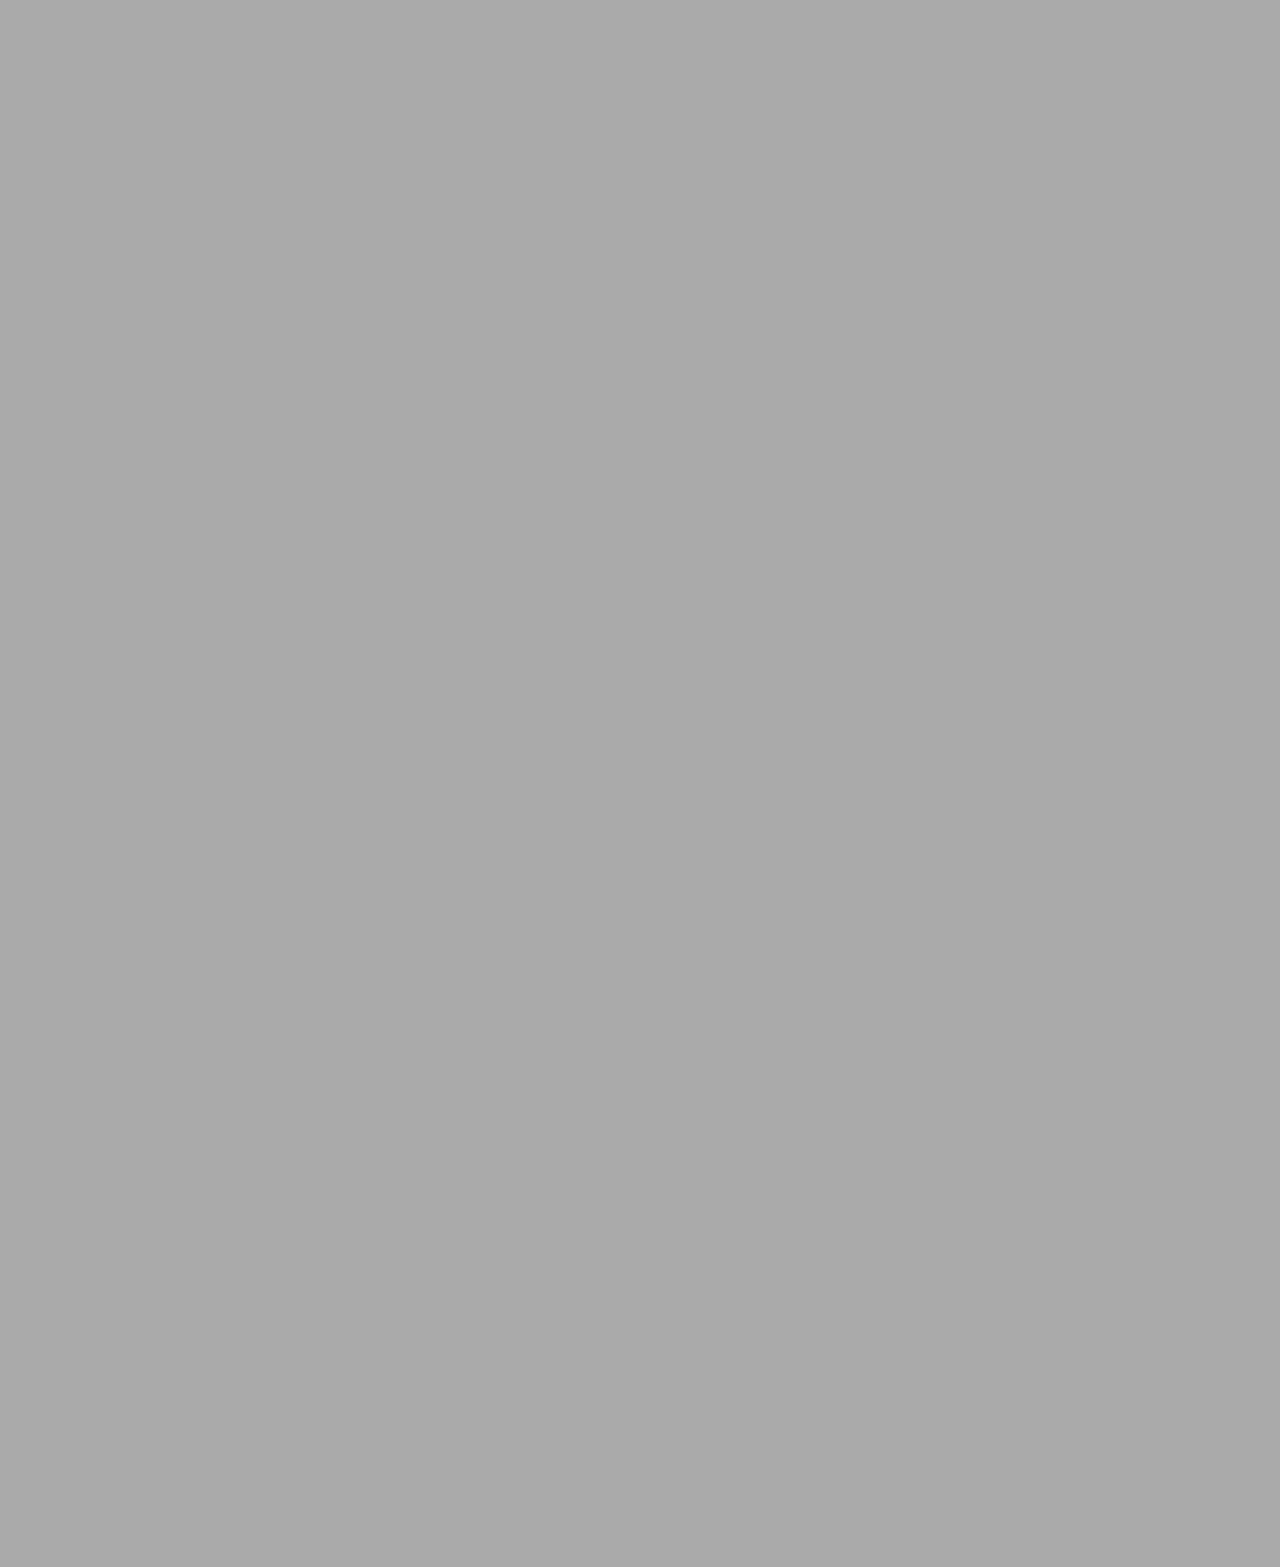
==== commit 05a2a6bc: "0.14" ====
--- a/恋爱宣言/image.html
+++ b/恋爱宣言/image.html
@@ -299,7 +299,7 @@
 	<script src="jquery.min.js" tppabs="http://libs.baidu.com/jquery/1.8.3/jquery.min.js"></script>
 	<script src="all.min.js" ></script>
 	<script src="love.min.js" ></script>
-	<!-- <div class="mPower"><span id="on" title="点击暂停" style=""></span><span id="off" title="点击播放"  style=""></span></div> -->
+	<div class="mPower"><span id="on" title="点击暂停" style=""></span><span id="off" title="点击播放"  style=""></span></div>
 
 	
 </body>
